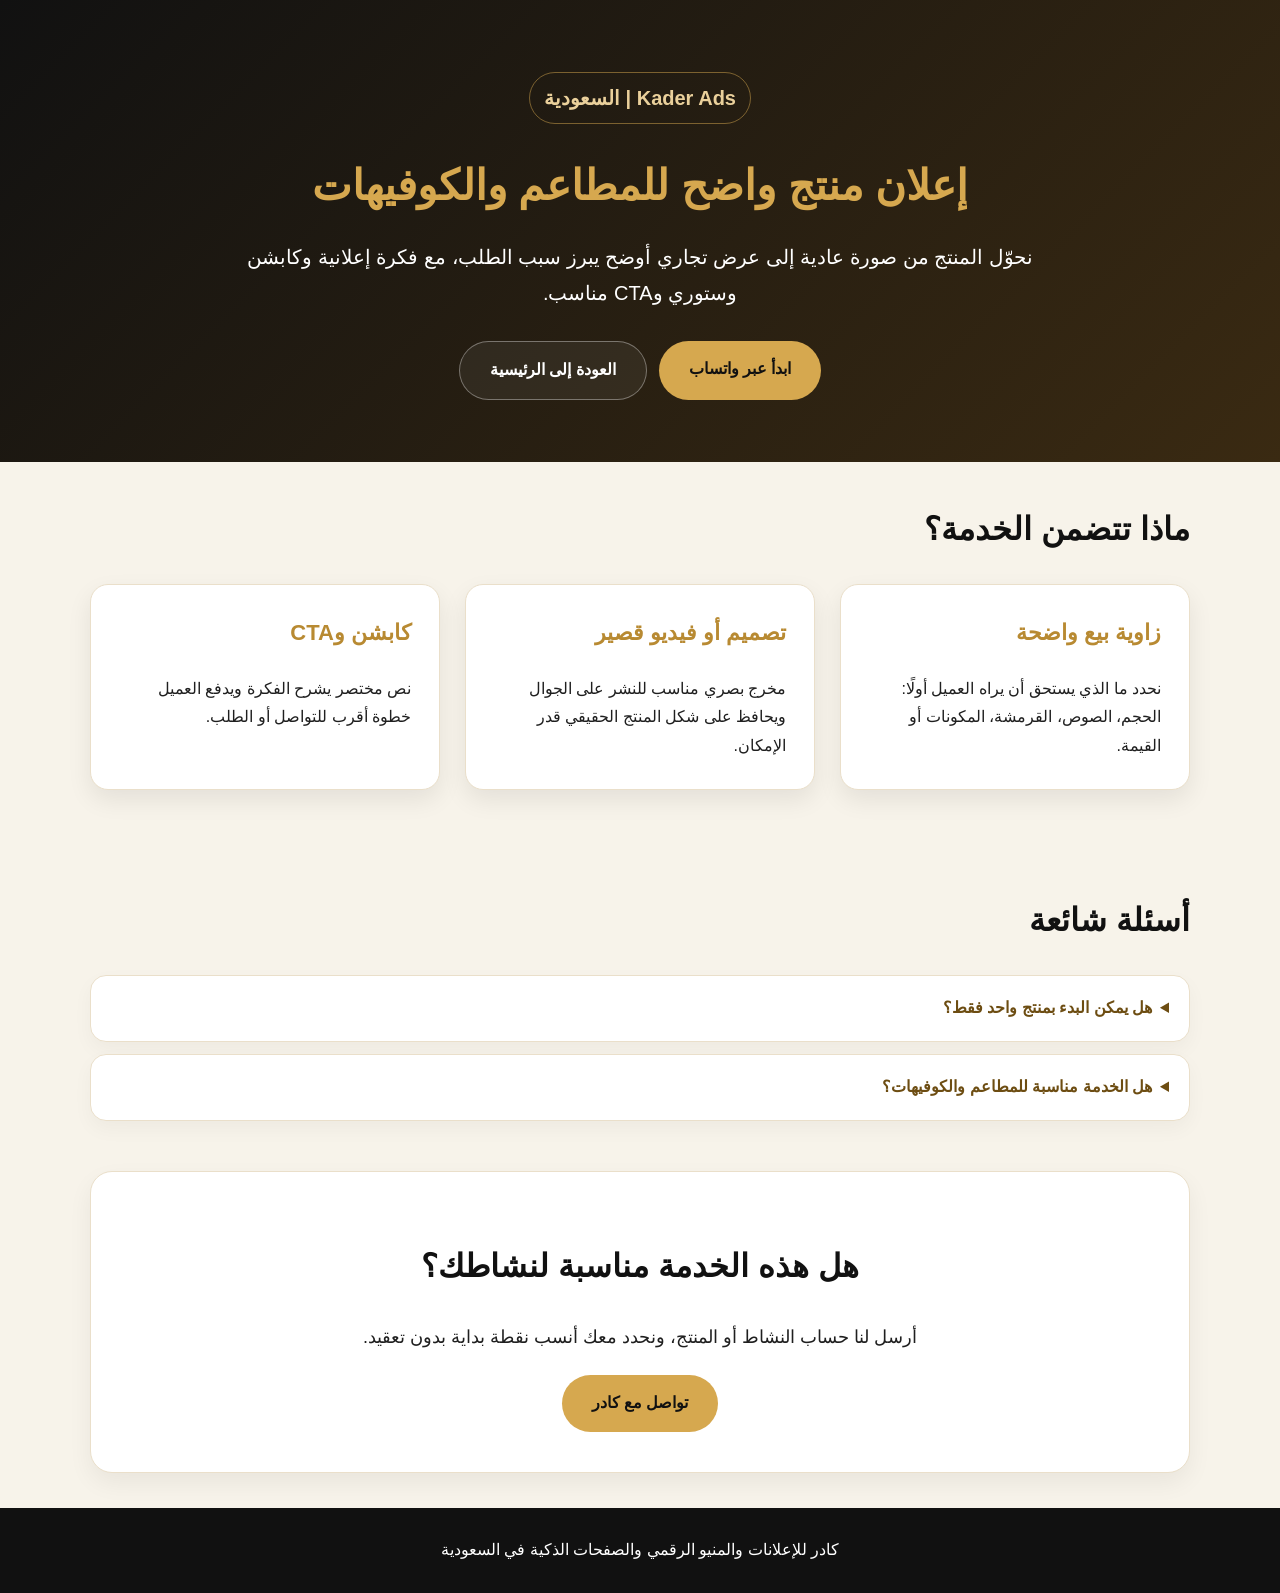
==== product-ads.html @ 03d4e46a "Add product-ads.html SEO service page" ====
<!DOCTYPE html>
<html lang="ar" dir="rtl">
<head>
  <meta charset="UTF-8" />
  <meta name="viewport" content="width=device-width, initial-scale=1.0" />
  <meta name="google-site-verification" content="9vnIC-oawiy1czzfrxsUAlrxfvD1IHxm3SFTAKIeNYg" />
  <title>تصميم إعلان منتج للمطاعم والكوفيهات في السعودية | كادر</title>
  <meta name="description" content="خدمة إعلان منتج من كادر للمطاعم والكوفيهات والحلويات في السعودية: فكرة إعلانية، تصميم أو فيديو قصير، كابشن، ستوري وCTA واضح." />
  <meta name="robots" content="index,follow,max-image-preview:large,max-snippet:-1,max-video-preview:-1" />
  <link rel="canonical" href="https://kader-ads.netlify.app/product-ads.html" />
  <meta property="og:locale" content="ar_SA" />
  <meta property="og:type" content="website" />
  <meta property="og:title" content="تصميم إعلان منتج للمطاعم والكوفيهات في السعودية | كادر" />
  <meta property="og:description" content="خدمة إعلان منتج من كادر للمطاعم والكوفيهات والحلويات في السعودية: فكرة إعلانية، تصميم أو فيديو قصير، كابشن، ستوري وCTA واضح." />
  <meta property="og:url" content="https://kader-ads.netlify.app/product-ads.html" />
  <meta property="og:site_name" content="Kader Ads" />
  <meta name="twitter:card" content="summary" />
  <meta name="twitter:title" content="تصميم إعلان منتج للمطاعم والكوفيهات في السعودية | كادر" />
  <meta name="twitter:description" content="خدمة إعلان منتج من كادر للمطاعم والكوفيهات والحلويات في السعودية: فكرة إعلانية، تصميم أو فيديو قصير، كابشن، ستوري وCTA واضح." />
  <link rel="stylesheet" href="style.css" />
  <script async src="https://www.googletagmanager.com/gtag/js?id=G-8D4Q033ZX1"></script>
  <script>
    window.dataLayer = window.dataLayer || [];
    function gtag(){dataLayer.push(arguments);}
    gtag('js', new Date());
    gtag('config', 'G-8D4Q033ZX1');
  </script>

  <script type="application/ld+json">
  {
    "@context":"https://schema.org",
    "@graph":[
      {
        "@type":"Service",
        "name":"إعلان منتج واضح للمطاعم والكوفيهات",
        "url":"https://kader-ads.netlify.app/product-ads.html",
        "provider":{
          "@type":"Organization",
          "name":"كادر للإعلانات والمنيو الرقمي والصفحات الذكية في السعودية",
          "url":"https://kader-ads.netlify.app/"
        },
        "areaServed":{"@type":"Country","name":"Saudi Arabia"},
        "description":"خدمة إعلان منتج من كادر للمطاعم والكوفيهات والحلويات في السعودية: فكرة إعلانية، تصميم أو فيديو قصير، كابشن، ستوري وCTA واضح."
      },
      {
        "@type":"FAQPage",
        "mainEntity":[{"@type":"Question","name":"هل يمكن البدء بمنتج واحد فقط؟","acceptedAnswer":{"@type":"Answer","text":"نعم، وهذا هو الخيار الأفضل غالبًا لتجربة الأسلوب وتقليل المخاطرة قبل التوسع."}},{"@type":"Question","name":"هل الخدمة مناسبة للمطاعم والكوفيهات؟","acceptedAnswer":{"@type":"Answer","text":"نعم، ومناسبة أيضًا للحلويات والمشروبات والمنتجات الموسمية والأنشطة المحلية."}}]
      }
    ]
  }
  </script>
</head>
<body>
  <header class="hero compact-hero">
    <div class="container hero-content">
      <p class="eyebrow">Kader Ads | السعودية</p>
      <h1>إعلان منتج واضح للمطاعم والكوفيهات</h1>
      <p>نحوّل المنتج من صورة عادية إلى عرض تجاري أوضح يبرز سبب الطلب، مع فكرة إعلانية وكابشن وستوري وCTA مناسب.</p>
      <div class="hero-actions">
        <a class="btn" href="https://wa.me/966595089166" target="_blank" rel="noopener">ابدأ عبر واتساب</a>
        <a class="secondary-btn" href="/">العودة إلى الرئيسية</a>
      </div>
    </div>
  </header>
  <main class="container">
    <section class="section">
      <h2>ماذا تتضمن الخدمة؟</h2>
      <div class="cards">
        <article class="card"><h3>زاوية بيع واضحة</h3><p>نحدد ما الذي يستحق أن يراه العميل أولًا: الحجم، الصوص، القرمشة، المكونات أو القيمة.</p></article>
<article class="card"><h3>تصميم أو فيديو قصير</h3><p>مخرج بصري مناسب للنشر على الجوال ويحافظ على شكل المنتج الحقيقي قدر الإمكان.</p></article>
<article class="card"><h3>كابشن وCTA</h3><p>نص مختصر يشرح الفكرة ويدفع العميل خطوة أقرب للتواصل أو الطلب.</p></article>
      </div>
    </section>
    <section class="section faq">
      <h2>أسئلة شائعة</h2>
      <details><summary>هل يمكن البدء بمنتج واحد فقط؟</summary><p>نعم، وهذا هو الخيار الأفضل غالبًا لتجربة الأسلوب وتقليل المخاطرة قبل التوسع.</p></details>
<details><summary>هل الخدمة مناسبة للمطاعم والكوفيهات؟</summary><p>نعم، ومناسبة أيضًا للحلويات والمشروبات والمنتجات الموسمية والأنشطة المحلية.</p></details>
    </section>
    <section class="section final-cta">
      <h2>هل هذه الخدمة مناسبة لنشاطك؟</h2>
      <p>أرسل لنا حساب النشاط أو المنتج، ونحدد معك أنسب نقطة بداية بدون تعقيد.</p>
      <a class="btn" href="https://wa.me/966595089166" target="_blank" rel="noopener">تواصل مع كادر</a>
    </section>
  </main>
  <footer>
    <p>كادر للإعلانات والمنيو الرقمي والصفحات الذكية في السعودية</p>
  </footer>
  <script src="script.js"></script>
</body>
</html>
---- style.css ----
* {
  box-sizing: border-box;
}

html {
  scroll-behavior: smooth;
}

body {
  margin: 0;
  font-family: Arial, sans-serif;
  background: #f7f3ea;
  color: #1f1f1f;
  line-height: 1.8;
}

a:focus-visible,
summary:focus-visible {
  outline: 3px solid #d6a84f;
  outline-offset: 4px;
}

.container {
  width: 90%;
  max-width: 1100px;
  margin: auto;
}

.hero {
  background: linear-gradient(135deg, #111111, #3a2a12);
  color: #ffffff;
  padding: 95px 20px 85px;
  text-align: center;
}

.hero-content {
  max-width: 900px;
}

.eyebrow {
  display: inline-block;
  margin: 0 0 14px;
  padding: 7px 14px;
  border: 1px solid rgba(214, 168, 79, 0.5);
  border-radius: 999px;
  color: #ead09b;
  font-size: 14px;
  font-weight: bold;
}

.hero h1 {
  font-size: 42px;
  margin: 0 0 22px;
  color: #d6a84f;
  line-height: 1.5;
}

.hero p {
  font-size: 20px;
  max-width: 820px;
  margin: 0 auto 30px;
}

.hero-actions {
  display: flex;
  flex-wrap: wrap;
  justify-content: center;
  gap: 12px;
}

.btn,
.secondary-btn {
  display: inline-block;
  padding: 14px 30px;
  border-radius: 50px;
  text-decoration: none;
  font-weight: bold;
  transition: 0.2s ease;
}

.btn {
  background: #d6a84f;
  color: #111111;
}

.btn:hover {
  background: #c99635;
  color: #111111;
  transform: translateY(-2px);
}

.secondary-btn {
  border: 1px solid rgba(255, 255, 255, 0.35);
  color: #ffffff;
  background: rgba(255, 255, 255, 0.06);
}

.secondary-btn:hover {
  background: rgba(255, 255, 255, 0.12);
  transform: translateY(-2px);
}

.small-btn {
  display: inline-block;
  margin-top: 18px;
  background: #111111;
  color: #ffffff;
  padding: 10px 18px;
  border-radius: 30px;
  text-decoration: none;
  font-weight: bold;
  font-size: 14px;
  transition: 0.2s ease;
}

.small-btn:hover {
  background: #b88a32;
  color: #ffffff;
  transform: translateY(-2px);
}

.section {
  padding: 38px 0;
}

.section:first-of-type {
  margin-top: -25px;
}

.section h2 {
  font-size: 32px;
  margin-bottom: 25px;
  color: #111111;
}

.lead {
  font-size: 19px;
  max-width: 850px;
  margin: 0;
}

.intro {
  background: #fffdf8;
  border: 1px solid #eadfca;
  border-radius: 22px;
  padding: 34px;
  box-shadow: 0 10px 25px rgba(0, 0, 0, 0.05);
}

.cards {
  display: grid;
  grid-template-columns: repeat(3, 1fr);
  gap: 25px;
}

.four-cards {
  grid-template-columns: repeat(4, 1fr);
}

.card {
  background: #ffffff;
  padding: 28px;
  border-radius: 18px;
  box-shadow: 0 10px 25px rgba(0, 0, 0, 0.08);
  border: 1px solid #eadfca;
  min-height: 185px;
}

.card h3 {
  color: #b88a32;
  margin-top: 0;
  font-size: 22px;
}

.card p {
  margin-bottom: 0;
  font-size: 16px;
}

.offer {
  text-align: center;
  background: linear-gradient(135deg, #111111, #3a2a12);
  color: #ffffff;
  padding: 55px 30px;
  border-radius: 26px;
  margin: 25px auto 45px;
  box-shadow: 0 14px 35px rgba(0, 0, 0, 0.16);
}

.offer h2 {
  color: #d6a84f;
  margin-bottom: 10px;
}

.offer h3 {
  font-size: 30px;
  color: #ffffff;
  margin: 0 0 18px;
}

.offer p {
  max-width: 720px;
  margin: 0 auto 25px;
  font-size: 18px;
}

.offer-list {
  display: flex;
  flex-wrap: wrap;
  justify-content: center;
  gap: 12px;
  margin: 25px auto 30px;
}

.offer-list span {
  background: rgba(255, 255, 255, 0.1);
  border: 1px solid rgba(214, 168, 79, 0.45);
  color: #ffffff;
  padding: 10px 18px;
  border-radius: 30px;
  font-weight: bold;
  font-size: 15px;
}

.highlight,
.final-cta {
  background: #ffffff;
  padding: 40px;
  border-radius: 22px;
  border: 1px solid #eadfca;
  box-shadow: 0 10px 25px rgba(0, 0, 0, 0.06);
}

.final-cta {
  text-align: center;
  margin-bottom: 35px;
}

.final-cta p {
  font-size: 18px;
  margin-bottom: 22px;
}

.tiktok-note {
  text-align: center;
  margin-top: 28px;
  background: #ffffff;
  border: 1px solid #eadfca;
  border-radius: 20px;
  padding: 24px;
  box-shadow: 0 10px 25px rgba(0, 0, 0, 0.06);
}

.tiktok-note p {
  margin: 0 0 8px;
  font-weight: bold;
}

.faq details {
  background: #ffffff;
  border: 1px solid #eadfca;
  border-radius: 16px;
  padding: 18px 20px;
  margin-bottom: 12px;
  box-shadow: 0 8px 20px rgba(0, 0, 0, 0.04);
}

.faq summary {
  cursor: pointer;
  font-weight: bold;
  color: #6d4d12;
}

.faq details p {
  margin-bottom: 0;
}

.floating-whatsapp {
  position: fixed;
  left: 20px;
  bottom: 20px;
  z-index: 20;
  background: #111111;
  color: #ffffff;
  text-decoration: none;
  padding: 12px 18px;
  border-radius: 999px;
  font-weight: bold;
  box-shadow: 0 10px 25px rgba(0, 0, 0, 0.18);
}

.floating-whatsapp:hover {
  background: #b88a32;
}

footer {
  background: #111111;
  color: #ffffff;
  text-align: center;
  padding: 28px 20px;
}

footer p {
  margin: 0;
}

.footer-sub {
  margin-top: 6px;
  font-size: 13px;
  color: #d8d8d8;
}

@media (max-width: 1000px) {
  .four-cards {
    grid-template-columns: repeat(2, 1fr);
  }
}

@media (max-width: 768px) {
  .hero {
    padding: 72px 18px 62px;
  }

  .hero h1 {
    font-size: 30px;
    line-height: 1.5;
  }

  .hero p {
    font-size: 17px;
  }

  .hero-actions {
    flex-direction: column;
    align-items: stretch;
  }

  .hero-actions a {
    text-align: center;
  }

  .section {
    padding: 35px 0;
  }

  .section:first-of-type {
    margin-top: -15px;
  }

  .section h2 {
    font-size: 26px;
  }

  .cards,
  .four-cards {
    grid-template-columns: 1fr;
  }

  .card {
    min-height: auto;
  }

  .offer {
    padding: 38px 20px;
    margin: 20px auto 35px;
  }

  .offer h3 {
    font-size: 24px;
  }

  .offer p {
    font-size: 16px;
  }

  .offer-list {
    flex-direction: column;
    gap: 10px;
  }

  .highlight,
  .intro,
  .final-cta {
    padding: 28px 22px;
  }

  .floating-whatsapp {
    left: 14px;
    bottom: 14px;
    padding: 10px 15px;
    font-size: 14px;
  }
}


.service-links {
  padding-top: 52px;
}

.service-link-card {
  display: block;
  color: inherit;
  text-decoration: none;
  transition: transform 0.2s ease, box-shadow 0.2s ease;
}

.service-link-card:hover {
  transform: translateY(-3px);
  box-shadow: 0 14px 30px rgba(0,0,0,0.1);
}

.compact-hero {
  padding-top: 72px;
  padding-bottom: 62px;
}
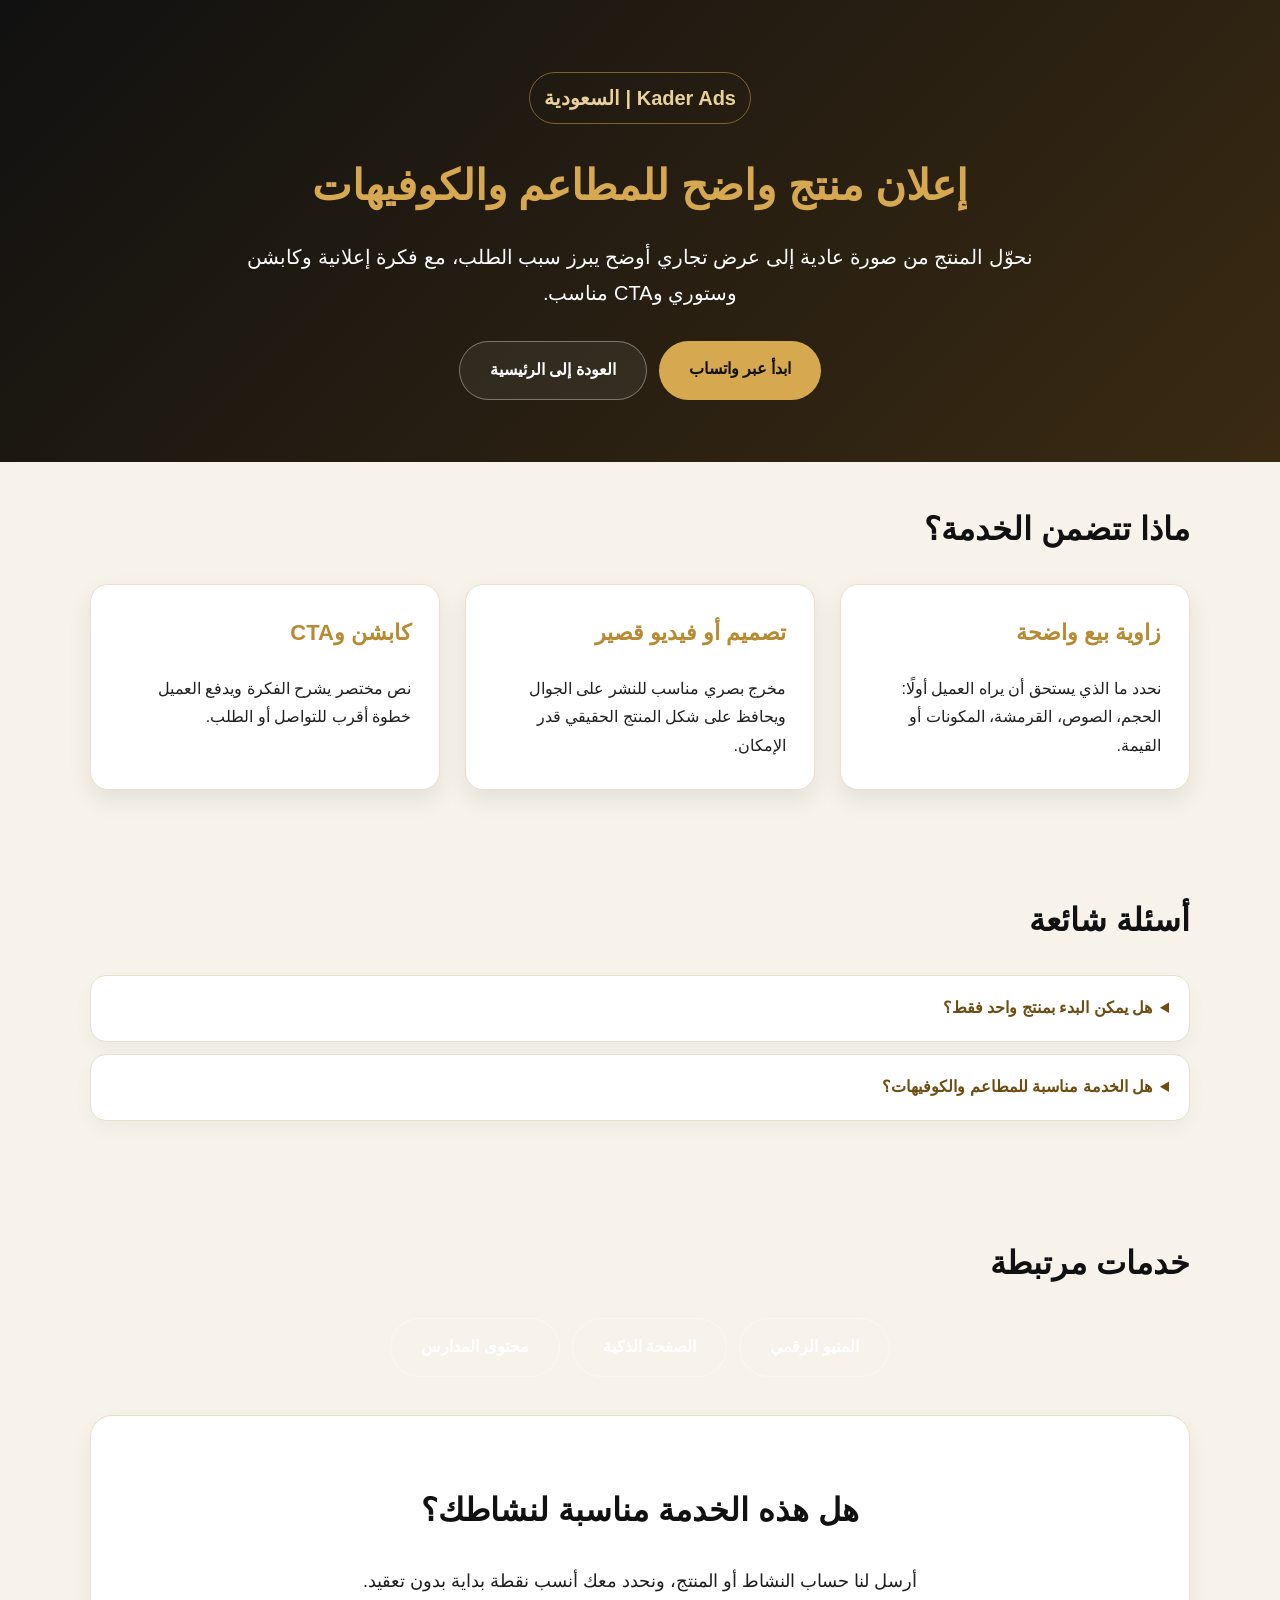
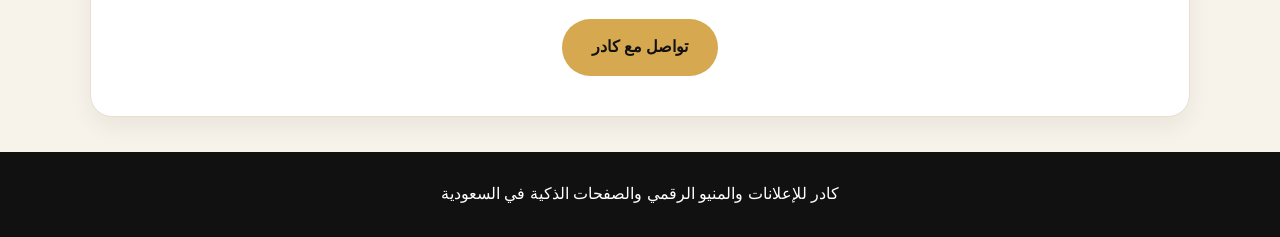
==== commit 43efaf03: "Add related-service internal links" ====
--- a/product-ads.html
+++ b/product-ads.html
@@ -76,6 +76,14 @@
       <details><summary>هل يمكن البدء بمنتج واحد فقط؟</summary><p>نعم، وهذا هو الخيار الأفضل غالبًا لتجربة الأسلوب وتقليل المخاطرة قبل التوسع.</p></details>
 <details><summary>هل الخدمة مناسبة للمطاعم والكوفيهات؟</summary><p>نعم، ومناسبة أيضًا للحلويات والمشروبات والمنتجات الموسمية والأنشطة المحلية.</p></details>
     </section>
+    <section class="section">
+      <h2>خدمات مرتبطة</h2>
+      <div class="hero-actions">
+        <a class="secondary-btn" href="/smart-menu.html">المنيو الرقمي</a>
+        <a class="secondary-btn" href="/smart-page.html">الصفحة الذكية</a>
+        <a class="secondary-btn" href="/school-content.html">محتوى المدارس</a>
+      </div>
+    </section>
     <section class="section final-cta">
       <h2>هل هذه الخدمة مناسبة لنشاطك؟</h2>
       <p>أرسل لنا حساب النشاط أو المنتج، ونحدد معك أنسب نقطة بداية بدون تعقيد.</p>
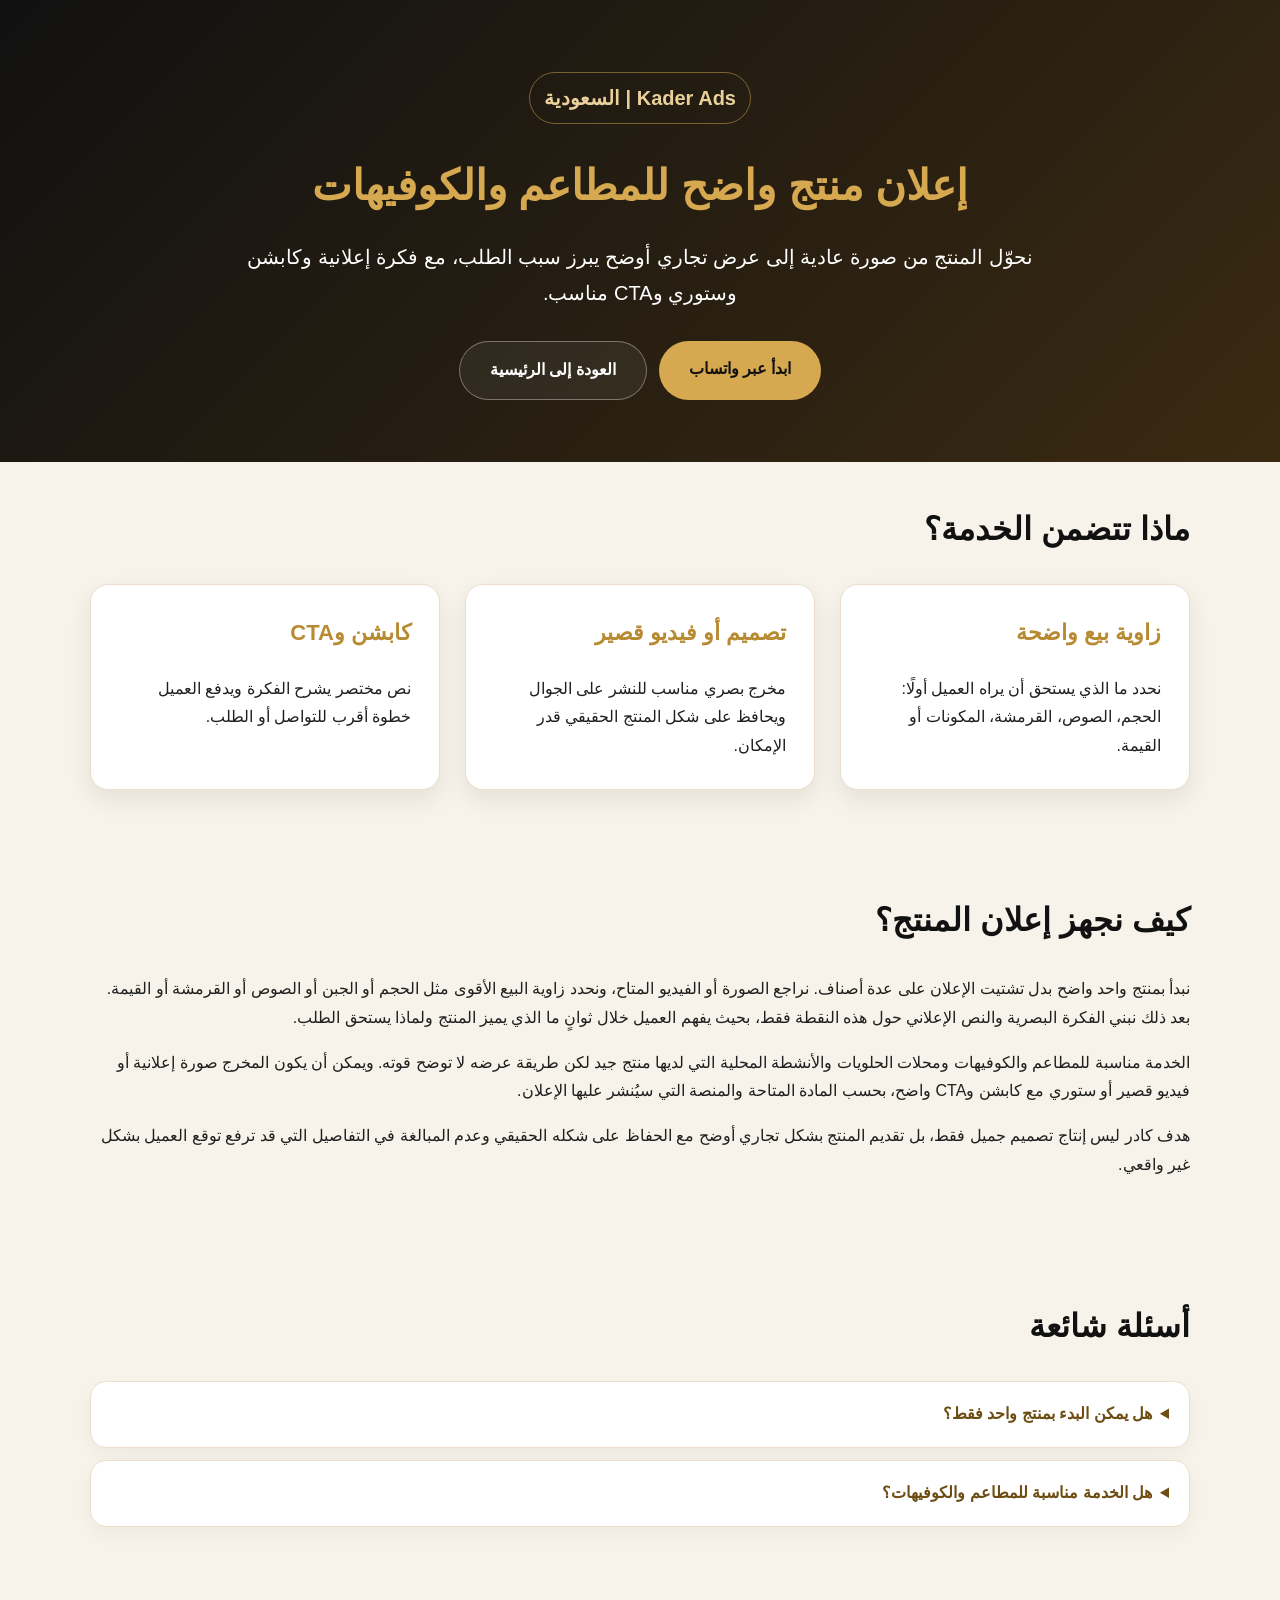
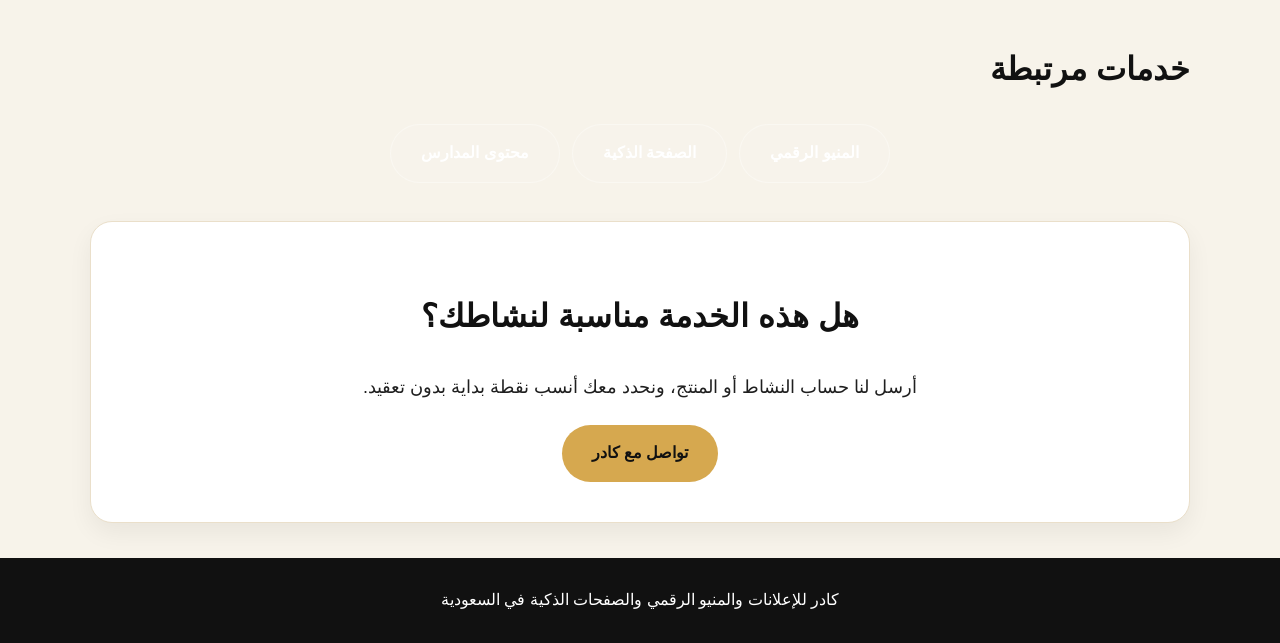
==== commit 3ecc56f6: "Fix on-page SEO issues on product-ads.html" ====
--- a/product-ads.html
+++ b/product-ads.html
@@ -17,6 +17,7 @@
   <meta name="twitter:card" content="summary" />
   <meta name="twitter:title" content="تصميم إعلان منتج للمطاعم والكوفيهات في السعودية | كادر" />
   <meta name="twitter:description" content="خدمة إعلان منتج من كادر للمطاعم والكوفيهات والحلويات في السعودية: فكرة إعلانية، تصميم أو فيديو قصير، كابشن، ستوري وCTA واضح." />
+  <link rel="icon" type="image/svg+xml" href="/kader-logo.svg" />
   <link rel="stylesheet" href="style.css" />
   <script async src="https://www.googletagmanager.com/gtag/js?id=G-8D4Q033ZX1"></script>
   <script>
@@ -37,7 +38,8 @@
         "provider":{
           "@type":"Organization",
           "name":"كادر للإعلانات والمنيو الرقمي والصفحات الذكية في السعودية",
-          "url":"https://kader-ads.netlify.app/"
+          "url":"https://kader-ads.netlify.app/",
+          "logo":"https://kader-ads.netlify.app/kader-logo.svg"
         },
         "areaServed":{"@type":"Country","name":"Saudi Arabia"},
         "description":"خدمة إعلان منتج من كادر للمطاعم والكوفيهات والحلويات في السعودية: فكرة إعلانية، تصميم أو فيديو قصير، كابشن، ستوري وCTA واضح."
@@ -71,6 +73,12 @@
 <article class="card"><h3>كابشن وCTA</h3><p>نص مختصر يشرح الفكرة ويدفع العميل خطوة أقرب للتواصل أو الطلب.</p></article>
       </div>
     </section>
+    <section class="section">
+      <h2>كيف نجهز إعلان المنتج؟</h2>
+      <p>نبدأ بمنتج واحد واضح بدل تشتيت الإعلان على عدة أصناف. نراجع الصورة أو الفيديو المتاح، ونحدد زاوية البيع الأقوى مثل الحجم أو الجبن أو الصوص أو القرمشة أو القيمة. بعد ذلك نبني الفكرة البصرية والنص الإعلاني حول هذه النقطة فقط، بحيث يفهم العميل خلال ثوانٍ ما الذي يميز المنتج ولماذا يستحق الطلب.</p>
+      <p>الخدمة مناسبة للمطاعم والكوفيهات ومحلات الحلويات والأنشطة المحلية التي لديها منتج جيد لكن طريقة عرضه لا توضح قوته. ويمكن أن يكون المخرج صورة إعلانية أو فيديو قصير أو ستوري مع كابشن وCTA واضح، بحسب المادة المتاحة والمنصة التي سيُنشر عليها الإعلان.</p>
+      <p>هدف كادر ليس إنتاج تصميم جميل فقط، بل تقديم المنتج بشكل تجاري أوضح مع الحفاظ على شكله الحقيقي وعدم المبالغة في التفاصيل التي قد ترفع توقع العميل بشكل غير واقعي.</p>
+    </section>
     <section class="section faq">
       <h2>أسئلة شائعة</h2>
       <details><summary>هل يمكن البدء بمنتج واحد فقط؟</summary><p>نعم، وهذا هو الخيار الأفضل غالبًا لتجربة الأسلوب وتقليل المخاطرة قبل التوسع.</p></details>
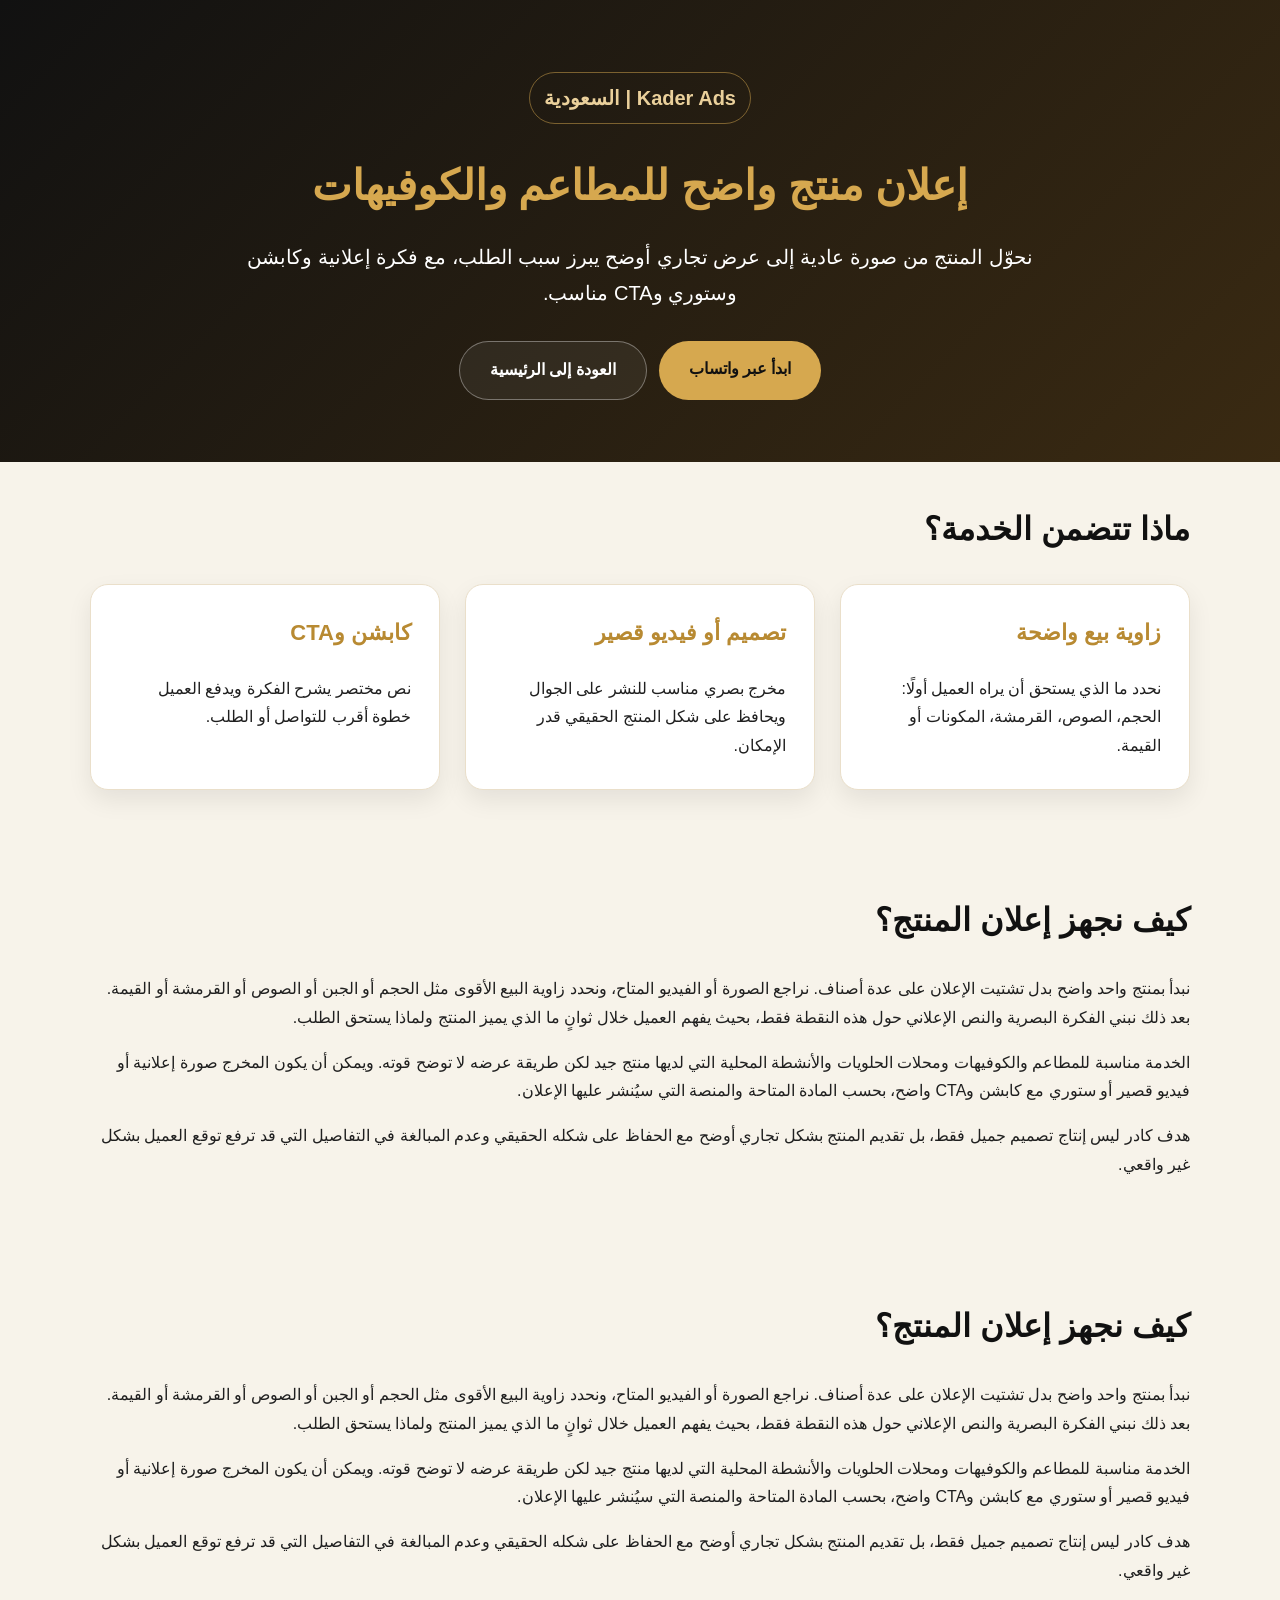
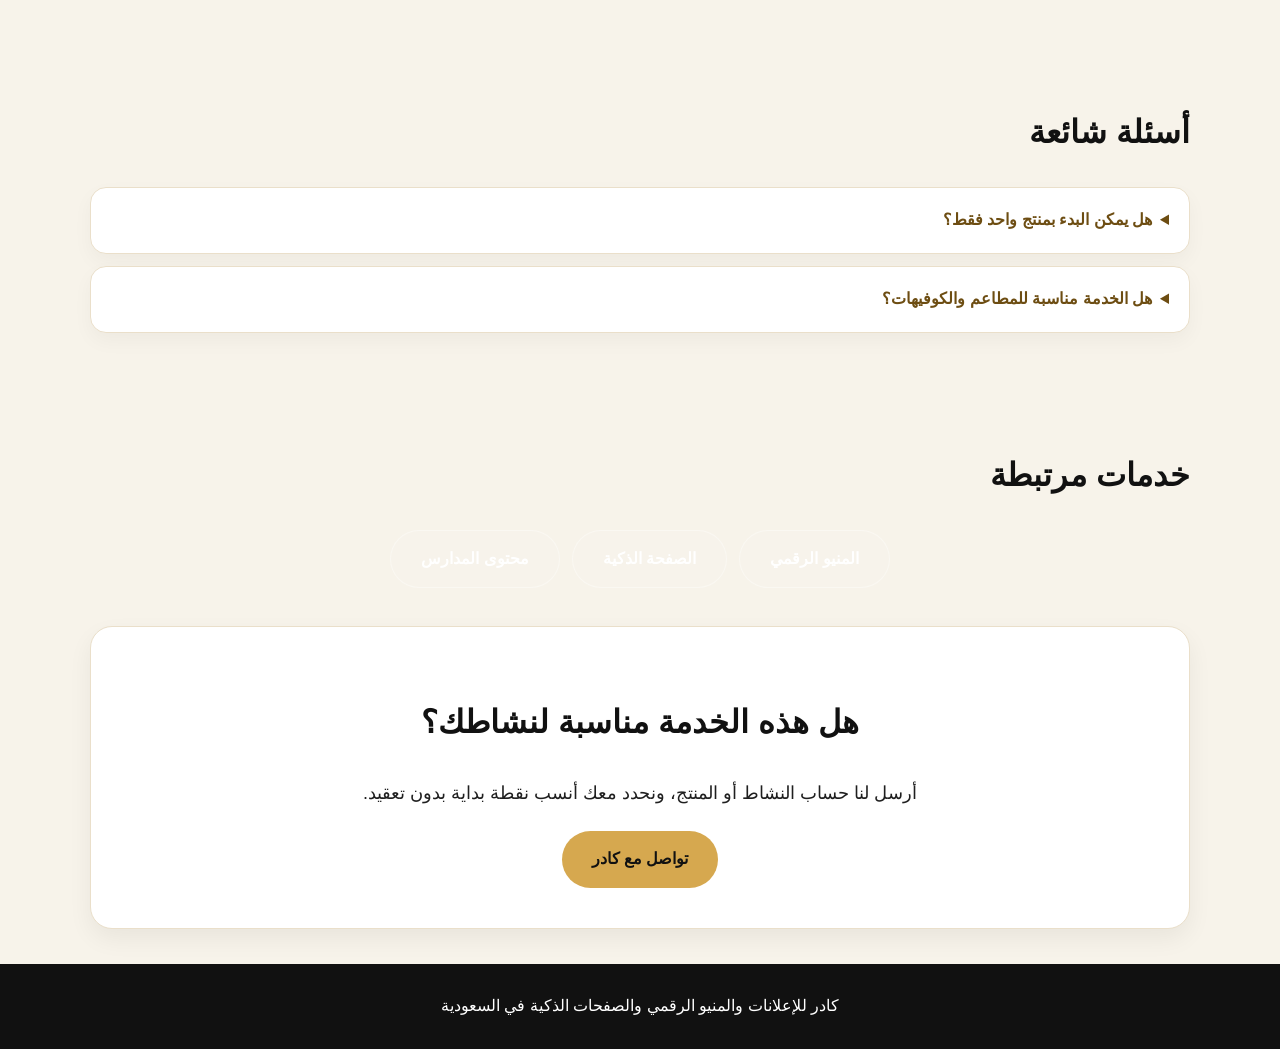
==== commit a10dfbe5: "Improve product ads on-page SEO" ====
--- a/product-ads.html
+++ b/product-ads.html
@@ -17,6 +17,7 @@
   <meta name="twitter:card" content="summary" />
   <meta name="twitter:title" content="تصميم إعلان منتج للمطاعم والكوفيهات في السعودية | كادر" />
   <meta name="twitter:description" content="خدمة إعلان منتج من كادر للمطاعم والكوفيهات والحلويات في السعودية: فكرة إعلانية، تصميم أو فيديو قصير، كابشن، ستوري وCTA واضح." />
+  <link rel="icon" type="image/svg+xml" href="/kader-logo.svg" />
   <link rel="icon" type="image/svg+xml" href="/kader-logo.svg" />
   <link rel="stylesheet" href="style.css" />
   <script async src="https://www.googletagmanager.com/gtag/js?id=G-8D4Q033ZX1"></script>
@@ -79,6 +80,12 @@
       <p>الخدمة مناسبة للمطاعم والكوفيهات ومحلات الحلويات والأنشطة المحلية التي لديها منتج جيد لكن طريقة عرضه لا توضح قوته. ويمكن أن يكون المخرج صورة إعلانية أو فيديو قصير أو ستوري مع كابشن وCTA واضح، بحسب المادة المتاحة والمنصة التي سيُنشر عليها الإعلان.</p>
       <p>هدف كادر ليس إنتاج تصميم جميل فقط، بل تقديم المنتج بشكل تجاري أوضح مع الحفاظ على شكله الحقيقي وعدم المبالغة في التفاصيل التي قد ترفع توقع العميل بشكل غير واقعي.</p>
     </section>
+    <section class="section">
+      <h2>كيف نجهز إعلان المنتج؟</h2>
+      <p>نبدأ بمنتج واحد واضح بدل تشتيت الإعلان على عدة أصناف. نراجع الصورة أو الفيديو المتاح، ونحدد زاوية البيع الأقوى مثل الحجم أو الجبن أو الصوص أو القرمشة أو القيمة. بعد ذلك نبني الفكرة البصرية والنص الإعلاني حول هذه النقطة فقط، بحيث يفهم العميل خلال ثوانٍ ما الذي يميز المنتج ولماذا يستحق الطلب.</p>
+      <p>الخدمة مناسبة للمطاعم والكوفيهات ومحلات الحلويات والأنشطة المحلية التي لديها منتج جيد لكن طريقة عرضه لا توضح قوته. ويمكن أن يكون المخرج صورة إعلانية أو فيديو قصير أو ستوري مع كابشن وCTA واضح، بحسب المادة المتاحة والمنصة التي سيُنشر عليها الإعلان.</p>
+      <p>هدف كادر ليس إنتاج تصميم جميل فقط، بل تقديم المنتج بشكل تجاري أوضح مع الحفاظ على شكله الحقيقي وعدم المبالغة في التفاصيل التي قد ترفع توقع العميل بشكل غير واقعي.</p>
+    </section>
     <section class="section faq">
       <h2>أسئلة شائعة</h2>
       <details><summary>هل يمكن البدء بمنتج واحد فقط؟</summary><p>نعم، وهذا هو الخيار الأفضل غالبًا لتجربة الأسلوب وتقليل المخاطرة قبل التوسع.</p></details>
